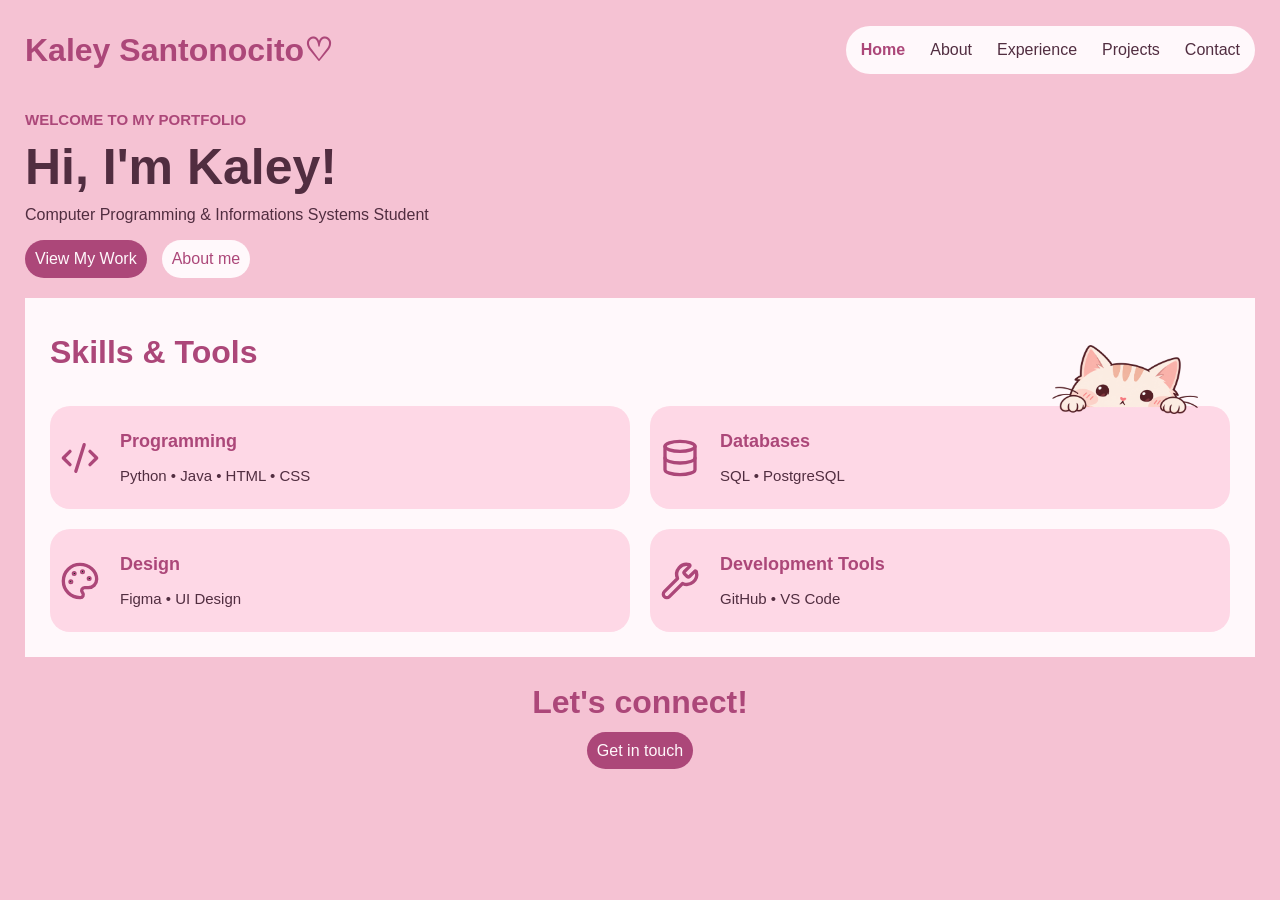
==== index.html @ 0baf2637 "added image" ====
<!DOCTYPE html>
<html lang="en">
<head>
    <meta charset="UTF-8">
    <meta name="viewport" content="width=device-width, initial-scale=1.0">
    <title>Homepage</title>
    <link rel="stylesheet" href="css/style.css">
</head>
<body>
    
<header>
    <h1>Kaley Santonocito♡</h1>

    <nav>
        <li><a href="index.html" class ="active">Home</a></li>
        <li><a href="about.html">About</a></li>
        <li><a href="experience.html">Experience</a></li>
        <li><a href="projects.html">Projects</a></li>
        <li><a href="contact.html">Contact</a></li>
    </nav>
</header>


<main>
    <div class = "intro">
        <h4>WELCOME TO MY PORTFOLIO</h4>
        <h1>Hi, I'm Kaley!</h1>

        <p>Computer Programming & Informations Systems Student</p>

        <div class = "intro-buttons">
            <a href="projects.html" class="project-button">View My Work</a>
            <a href="about.html" class="about-button">About me</a>
        </div>
    </div>

    <div class="skills-tools">

        <h1>Skills & Tools</h1>

        <div class="skills-container">

        <img src="images/peekingcat.png" class="skills-cat" alt="Peeking cat">

            <div class="skill-cards">
                <img src="images/code-xml.svg" alt="">
                <div class="skill-text">
                    <h2>Programming</h2>
                    <p>Python • Java • HTML • CSS</p>
                </div>
            </div>
            <div class="skill-cards">
                <img src="images/database.svg" alt="">
                <div class="skill-text">
                    <h2>Databases</h2>
                    <p>SQL • PostgreSQL</p>
                </div>
            </div>
            <div class="skill-cards">
                <img src="images/palette.svg" alt="">
                <div class="skill-text">
                    <h2>Design</h2>
                    <p> Figma • UI Design</p>
                </div>
            </div>
            <div class="skill-cards">
                <img src="images/wrench.svg" alt="">
                <div class="skill-text">
                    <h2>Development Tools</h2>
                    <p>GitHub • VS Code</p>
                </div>
            </div>
        </div>
    </div>

</main>

<footer>
    <h1>Let's connect!</h1>
    <a href="contact.html" class="contact-button">Get in touch</a>
</footer>
    
</body>
</html>
---- css/style.css ----
/*
    COLOR PALETTE

    Main Pink:    #F7B8D1  - Main website background
    Light Pink:   #FFF1F6  - Section backgrounds
    Card Pink:    #F8D5E3  - Skills and project cards
    Accent Pink:  #AC4779  - Buttons, links, and accents
    Dark Plum:    #512D40  - Headings and body text
    Soft White:   #FFF8FB  - Navigation bar and light cards
*/

body {
    margin: 0;
    background-color: #F5C2D3;
    color: #AC4779;
    font-family: 'Popping', sans-serif;
    padding: 10px 25px;
    margin: auto;
}

/* Header */

header {
    display: flex;
    justify-content: space-between;
    align-items: center;
}

nav {
    background-color: #FFF8FB;
    display: flex;
    padding: 15px;
    border-radius: 50px;
    gap: 25px;
    list-style: none;
}

nav a {
    text-decoration: none;
    color: #512D40;
}

nav a.active {
    color: #AC4779;
    font-weight: bold;
}


/* Main */

/* intro section */

.intro {
    background-color: #F5C2D3;
    margin-bottom: 20px;
}

.intro h4 {
    color: #AC4779;
    margin-top: 20px;
    margin-bottom: 10px;
    font-size: 15px;
}

.intro h1 {
    color: #512D40;
    font-size: 50px;
    margin-top: 0px;
    margin-bottom: 10px;
}

.intro p {
    color: #512D40;
    margin-top: 0px;
}

.intro-buttons {
    display: flex;
    gap: 15px;
}

.project-button {
    text-decoration: none;
    padding: 10px;
    border-radius: 50px;
    background-color: #AC4779;
    color:#FFF8FB;
}

.about-button {
    text-decoration: none;
    padding: 10px;
    border-radius: 50px;
    background-color: #FFF8FB;
    color:#AC4779;
}

/* Skills and tools */

.skills-tools {
    background-color: #FFF8FB;
    padding: 5px;
}

.skills-tools h1 {
    padding: 10px 20px;
    margin-bottom: 5px;
}

.skills-container {
    display: flex;
    flex-wrap: wrap;
    gap: 20px;
    padding: 20px;
    position: relative;
}

.skills-cat {
    position: absolute;
    width: 150px;

    top: -41px;
    right:50px;
}

.skill-cards {
    display: flex;
    gap: 20px;
    border-radius: 20px;
    padding: 10px;
    align-items: center;
    background-color: #fed8e6;
    box-sizing: border-box;
    flex: 1 1 calc(50% - 10px);
}

.skill-text h2 {
    font-size: 18px;
}

.skill-text p {
    font-size: 15px;
    color:#512D40;
}

.skill-cards img {
    width: 40px;
    height: 40px;
}

/* Footer */

footer {
    text-align: center;
    padding: 5px;
}

.contact-button {
    text-decoration: none;
    padding: 10px;
    border-radius: 50px;
    background-color: #AC4779;
    color:#FFF8FB;
}

/*Contact page*/

.contact-main {
    text-align: center;
}

.contact-intro {
    margin-bottom: 40px;

}

.contact-intro h4 {
    color:#AC4779;
    font-size: 14px;
    margin-bottom: 0px;
}

.contact-intro h1{
    color:#512D40;
    margin: 0px;
    font-size: 40px;
}
.contact-container {
    background-color: #FFF8FA;
    border-radius: 30px;
    padding: 15px;

    max-width: 750px;
    margin: 0 auto;

    position: relative;
}

.contact-cat {
    position: absolute;
    width: 150px;

    top: -60px;
    right: 40px;
}

.contact-card {
    display: flex;
    align-items: center;
    gap: 20px;
    background-color: #F5C2D3;
    border-radius: 20px;
    padding: 18px 25px;
    margin: 15px;
    text-align: left;
}

.contact-card img {
    width:40px;
    height: 40px;
}

.contact-text h2{
    font-size: 18px;
    color: #512D40;
    margin: 0;
}

.contact-text h3 {
    font-size: 15px;
    color: #AC4779;
    margin: 5px 0px;
    font-weight: normal;
}

.contact-text a {
    color: #AC4779;
    text-decoration: none;
    font-size: 15px;
}

.contact-text a:hover {
    text-decoration: underline;
}
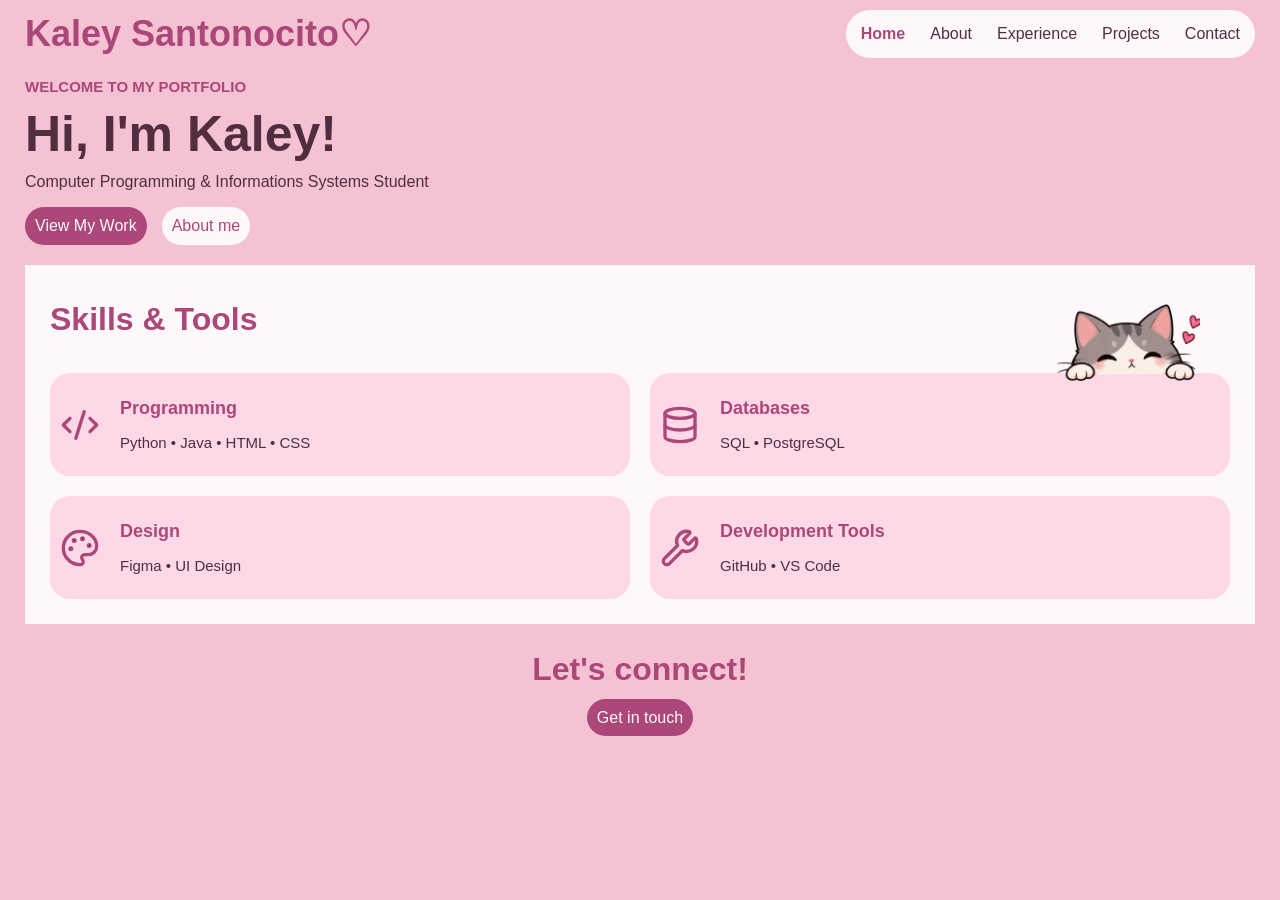
==== commit effc4d29: "added cats" ====
--- a/index.html
+++ b/index.html
@@ -40,7 +40,7 @@
 
         <div class="skills-container">
 
-        <img src="images/peekingcat.png" class="skills-cat" alt="Peeking cat">
+        <img src="images/gray_cat.png" class="skills-cat" alt="Peeking cat">
 
             <div class="skill-cards">
                 <img src="images/code-xml.svg" alt="">
--- a/css/style.css
+++ b/css/style.css
@@ -9,11 +9,15 @@
     Soft White:   #FFF8FB  - Navigation bar and light cards
 */
 
+:root {
+    --bs-body-font-family: 'Poppins', sans-serif;
+}
+
 body {
     margin: 0;
     background-color: #F5C2D3;
     color: #AC4779;
-    font-family: 'Popping', sans-serif;
+    font-family: 'Poppins', sans-serif;
     padding: 10px 25px;
     margin: auto;
 }
@@ -45,6 +49,30 @@
     font-weight: bold;
 }
 
+header h1 {
+    font-family: 'Poppins', sans-serif;
+    color: #AC4779;
+    font-size: 36px;
+    margin: 0;
+}
+
+header nav {
+    background-color: #FFF8FB;
+    display: flex;
+    padding: 15px;
+    border-radius: 50px;
+    gap: 25px;
+}
+
+header nav a {
+    color: #512D40;
+    text-decoration: none;
+}
+
+header nav a.active {
+    color: #AC4779;
+    font-weight: bold;
+}
 
 /* Main */
 
@@ -95,6 +123,7 @@
     color:#AC4779;
 }
 
+
 /* Skills and tools */
 
 .skills-tools {
@@ -119,7 +148,7 @@
     position: absolute;
     width: 150px;
 
-    top: -41px;
+    top: -52px;
     right:50px;
 }
 
@@ -200,7 +229,7 @@
     position: absolute;
     width: 150px;
 
-    top: -60px;
+    top: -81px;
     right: 40px;
 }
 
@@ -243,4 +272,400 @@
     text-decoration: underline;
 }
 
-
+/*Education Section*/
+
+.experience-intro {
+    text-align: center;
+    color: #512D40;
+}
+
+.education-container {
+    background-color:#FFF8FA;
+    border-radius: 30px;
+    padding: 25px;
+    max-width: 950px;
+    margin: 0 auto;
+    position: relative;
+}
+
+.experience-cat {
+    position: absolute;
+    width: 150px;
+
+    top: -82px;
+    right: 40px;
+    transform: rotate(3deg);
+}
+
+.education-title {
+    color: #AC4779;
+    margin: 0 0 20px;
+    text-align: left;
+}
+
+.education-content {
+    display: flex;
+    gap: 25px;
+    align-items: stretch;
+}
+.school-logo {
+    flex: 0 0 180px;
+    display: flex;
+    align-items: stretch;
+}
+
+.school-logo img {
+    width: 100%;
+    height: 100%;
+    object-fit: contain;
+}
+
+.farmingdale {
+    flex: 2;
+}
+
+.farmingdale h2 {
+    color: #AC4779;
+    font-size: 18px;
+}
+
+.farmingdale p {
+    color: #512D40;
+    font-size: 15px;
+}
+
+.degree-major {
+    font-weight: 600;
+}
+
+.graduation-date {
+    color: #AC4779 !important;
+    font-size: 14px;
+}
+
+.education-honors {
+    border-top: 1px solid #E8A9C3;
+    margin-top: 10px;
+    padding-top: 10px;
+}
+
+.education-honors h3 {
+    color: #AC4779;
+    font-size: 16px;
+    margin: 0 0 10px;
+}
+
+.coursework {
+    background-color: #F5C2D3;
+    border-radius: 20px;
+    padding: 15 px 20px;
+    flex: 1.5;
+}
+
+.coursework h2 {
+    color: #AC4779;
+    font-size: 20px;
+    text-align: center;
+}
+
+.coursework ul {
+    color: #512D40;
+    font-size: 15px;
+    margin-bottom: 0;
+}
+
+.coursework li {
+    margin-bottom: 5px;
+}
+
+/* Work Experience Section */
+
+.work-container {
+    background-color: #FFF8FA;
+    border-radius: 30px;
+    padding: 25px;
+    max-width: 950px;
+    margin: 25px auto;
+}
+
+.work-title {
+    color: #AC4779;
+    font-size: 26px;
+    margin: 0 0 20px;
+}
+
+.work-card {
+    background-color: #F8D5E3;
+    border-radius: 20px;
+    padding: 20px;
+}
+
+.work-header {
+    display: flex;
+    align-items: center;
+    gap: 20px;
+    margin-bottom: 15px;
+}
+
+.work-logo {
+    background-color: #FFF8FA;
+    border-radius: 15px;
+    width: 75px;
+    height: 75px;
+    padding: 10px;
+
+    display: flex;
+    align-items: center;
+    justify-content: center;
+    flex-shrink: 0;
+}
+
+.work-logo img {
+    width: 100%;
+    height: 100%;
+    object-fit: contain;
+}
+
+.work-heading h2 {
+    color: #512D40;
+    font-size: 22px;
+    margin: 0 0 5px;
+}
+
+.work-heading h3 {
+    color: #AC4779;
+    font-size: 17px;
+    margin: 0 0 5px;
+}
+
+.work-heading p {
+    color: #512D40;
+    font-size: 14px;
+    margin: 0;
+}
+
+.work-description {
+    border-top: 1px solid #E8A9C3;
+    padding-top: 20px;
+}
+
+.work-description p {
+    color: #512D40;
+    font-size: 15px;
+    line-height: 1.6;
+}
+
+.work-description h3 {
+    color: #AC4779;
+    font-size: 18px;
+    margin-top: 20px;
+}
+
+.work-description ul {
+    color: #512D40;
+    font-size: 14px;
+    line-height: 1.8;
+    padding-left: 20px;
+}
+
+.work-skills {
+    display: flex;
+    flex-wrap: wrap;
+    justify-content: center;
+    gap: 10px;
+    margin-top: 20px;
+}
+
+.work-skills span {
+    background-color: #F8D5E3;
+    color: #AC4779;
+    border-radius: 20px;
+    padding: 8px 14px;
+    font-size: 12px;
+    font-weight: 600;
+}
+
+/* Projects Page */
+
+.projects {
+    margin: 20px auto;
+    max-width: 1100px;
+    position: relative;
+}
+.projects-cat {
+    position: absolute;
+    width: 150px;
+
+    top: -8px;
+    right: 40px;
+}
+
+.projects h1 {
+    color: #AC4779;
+    font-size: 32px;
+    font-weight: 700;
+    text-align: center;
+    margin-bottom: 25px;
+}
+
+#project-accordion {
+    --bs-accordion-bg: #FFF8FA;
+    --bs-accordion-btn-bg: #FFF8FA;
+    --bs-accordion-active-bg: #FFF8FA;
+    --bs-accordion-btn-color: #512D40;
+    --bs-accordion-active-color: #512D40;
+    --bs-accordion-border-color: #E8A9C3;
+    --bs-accordion-btn-focus-box-shadow: none;
+
+    border: 1px solid #E8A9C3;
+    border-radius: 20px;
+    overflow: hidden;
+}
+
+#project-accordion .accordion-item {
+    background-color: #FFF8FA;
+    border: none;
+    border-bottom: 1px solid #E8A9C3;
+    border-radius: 0;
+    margin: 0;
+}
+
+#project-accordion .accordion-item:last-child {
+    border-bottom: none;
+}
+
+#project-accordion .accordion-button,
+#project-accordion .accordion-button:not(.collapsed) {
+    position: relative;
+    display: flex;
+    justify-content: center;
+
+    background-color: #FFF8FA;
+    color: #512D40;
+    padding: 20px 25px;
+
+    font-family: 'Poppins', sans-serif;
+    box-shadow: none;
+}
+
+#project-accordion .accordion-button::after {
+    position: absolute;
+    right: 20px;
+}
+
+
+
+#project-accordion .project-heading {
+    text-align: center;
+}
+
+#project-accordion .project-heading h2 {
+    color: #512D40;
+    font-size: 20px;
+    font-weight: 600;
+    margin: 0 0 5px;
+}
+
+#project-accordion .project-heading p {
+    color: #AC4779;
+    font-size: 14px;
+    font-weight: 400;
+    margin: 0;
+}
+
+#project-accordion .accordion-body {
+    display: flex;
+    gap: 30px;
+    align-items: flex-start;
+
+    background-color: #FFF8FA;
+    padding: 25px;
+    text-align: left;
+}
+
+#project-accordion .accordion-left {
+    flex: 1;
+    min-width: 0;
+}
+
+#project-accordion .accordion-left img {
+    display: block;
+    width: 100%;
+    height: auto;
+
+    border: 1px solid #E8A9C3;
+    border-radius: 12px;
+}
+
+#project-accordion .accordion-right {
+    flex: 1.5;
+    min-width: 0;
+    text-align: left;
+}
+
+#project-accordion .accordion-right p {
+    color: #512D40;
+    font-size: 15px;
+    line-height: 1.6;
+    margin-bottom: 12px;
+}
+
+#project-accordion .accordion-right > p:first-child {
+    margin-top: 0;
+}
+
+#project-accordion .accordion-right h3 {
+    color: #AC4779;
+    font-size: 18px;
+    font-weight: 600;
+    margin: 15px 0 8px;
+}
+
+#project-accordion .accordion-right hr {
+    border: none;
+    border-top: 1px solid #E8A9C3;
+    opacity: 1;
+    margin: 18px 0;
+}
+
+#project-accordion .accordion-right ul {
+    color: #512D40;
+    font-size: 15px;
+    line-height: 1.8;
+    padding-left: 20px;
+    margin: 10px 0;
+}
+
+
+#project-accordion .accordion-right a {
+    display: inline-block;
+    background-color: #AC4779;
+    color: #FFF8FB;
+
+    text-decoration: none;
+    font-size: 14px;
+    font-weight: 600;
+
+    padding: 10px 18px;
+    border-radius: 50px;
+}
+
+#project-accordion .accordion-right a:hover {
+    background-color: #512D40;
+}
+
+
+@media (max-width: 768px) {
+    #project-accordion .accordion-body {
+        flex-direction: column;
+    }
+
+    #project-accordion .accordion-left,
+    #project-accordion .accordion-right {
+        width: 100%;
+    }
+
+    #project-accordion .project-heading h2 {
+        font-size: 17px;
+    }
+}
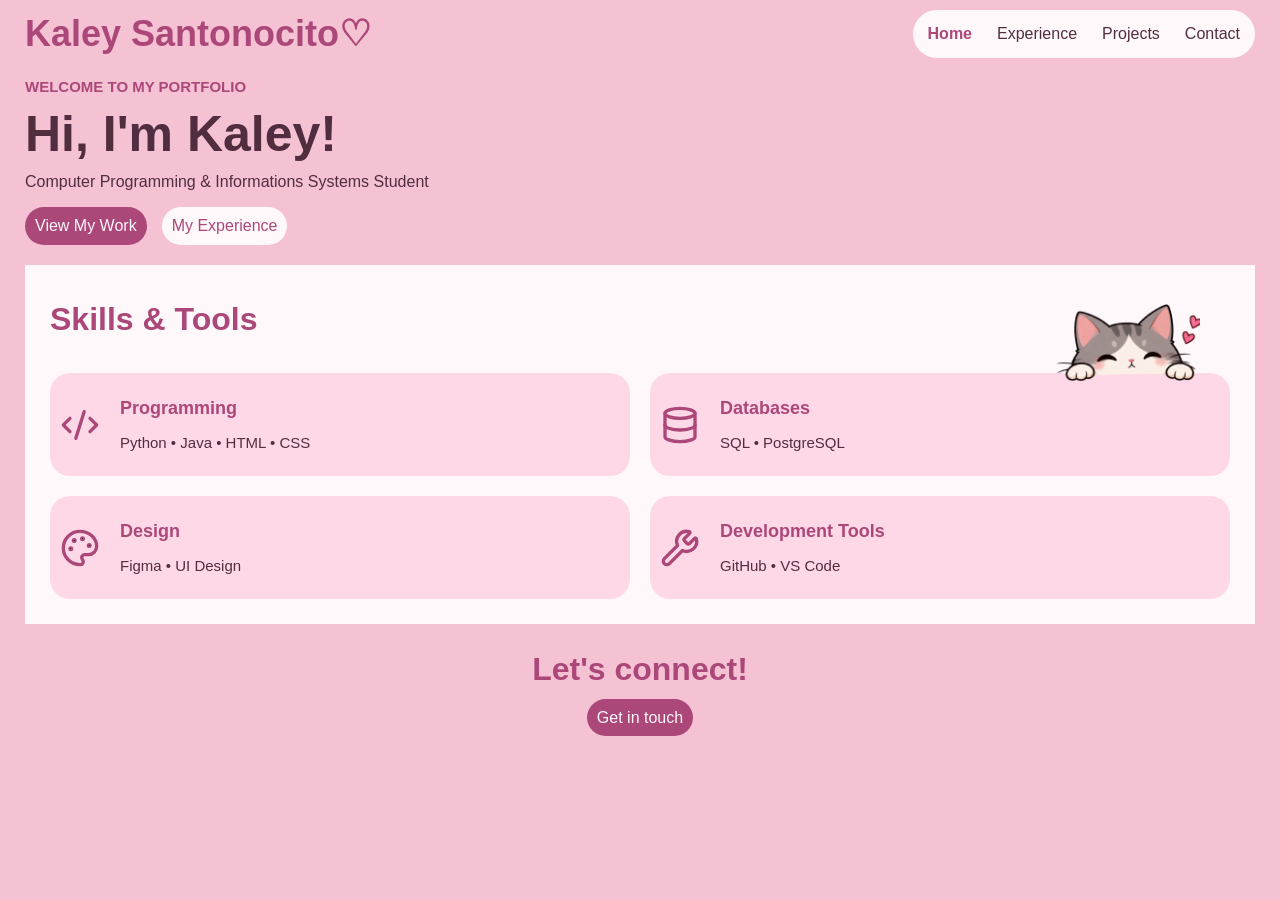
==== commit e51bdfc6: "removed about page" ====
--- a/index.html
+++ b/index.html
@@ -13,7 +13,6 @@
 
     <nav>
         <li><a href="index.html" class ="active">Home</a></li>
-        <li><a href="about.html">About</a></li>
         <li><a href="experience.html">Experience</a></li>
         <li><a href="projects.html">Projects</a></li>
         <li><a href="contact.html">Contact</a></li>
@@ -30,7 +29,7 @@
 
         <div class = "intro-buttons">
             <a href="projects.html" class="project-button">View My Work</a>
-            <a href="about.html" class="about-button">About me</a>
+            <a href="experience.html" class="experience-button">My Experience</a>
         </div>
     </div>
 
--- a/css/style.css
+++ b/css/style.css
@@ -115,7 +115,7 @@
     color:#FFF8FB;
 }
 
-.about-button {
+.experience-button {
     text-decoration: none;
     padding: 10px;
     border-radius: 50px;
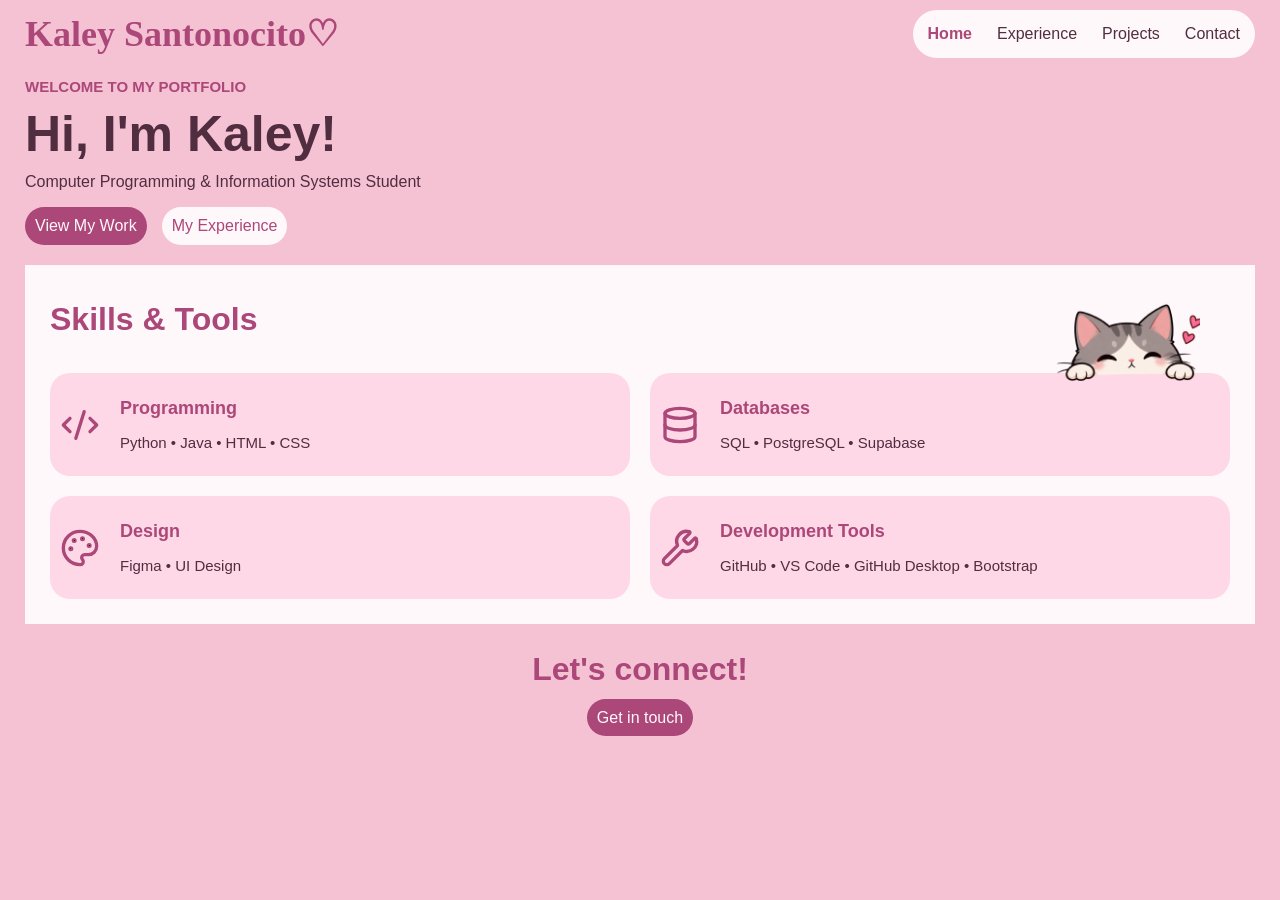
==== commit 8b63f40c: "make small design changes and fixed spelling errors" ====
--- a/index.html
+++ b/index.html
@@ -5,6 +5,7 @@
     <meta name="viewport" content="width=device-width, initial-scale=1.0">
     <title>Homepage</title>
     <link rel="stylesheet" href="css/style.css">
+    <link href="https://fonts.googleapis.com/css2?family=Cookie&display=swap" rel="stylesheet">
 </head>
 <body>
     
@@ -25,7 +26,7 @@
         <h4>WELCOME TO MY PORTFOLIO</h4>
         <h1>Hi, I'm Kaley!</h1>
 
-        <p>Computer Programming & Informations Systems Student</p>
+        <p>Computer Programming & Information Systems Student</p>
 
         <div class = "intro-buttons">
             <a href="projects.html" class="project-button">View My Work</a>
@@ -52,7 +53,7 @@
                 <img src="images/database.svg" alt="">
                 <div class="skill-text">
                     <h2>Databases</h2>
-                    <p>SQL • PostgreSQL</p>
+                    <p>SQL • PostgreSQL • Supabase</p>
                 </div>
             </div>
             <div class="skill-cards">
@@ -66,7 +67,7 @@
                 <img src="images/wrench.svg" alt="">
                 <div class="skill-text">
                     <h2>Development Tools</h2>
-                    <p>GitHub • VS Code</p>
+                    <p>GitHub • VS Code • GitHub Desktop • Bootstrap</p>
                 </div>
             </div>
         </div>
--- a/css/style.css
+++ b/css/style.css
@@ -50,7 +50,7 @@
 }
 
 header h1 {
-    font-family: 'Poppins', sans-serif;
+    font-family: 'Cookie', cursive;
     color: #AC4779;
     font-size: 36px;
     margin: 0;
@@ -272,6 +272,15 @@
     text-decoration: underline;
 }
 
+#copy-email {
+    background-color: #AC4779;
+    color: #FFF8FB;
+    border: none;
+    padding: 10px 20px;
+    border-radius: 50px;
+    cursor: pointer;
+}
+
 /*Education Section*/
 
 .experience-intro {
@@ -461,12 +470,13 @@
     margin-top: 20px;
 }
 
-.work-description ul {
+.work-card ul {
     color: #512D40;
     font-size: 14px;
     line-height: 1.8;
     padding-left: 20px;
 }
+
 
 .work-skills {
     display: flex;
@@ -503,7 +513,7 @@
 .projects h1 {
     color: #AC4779;
     font-size: 32px;
-    font-weight: 700;
+    font-weight: bold;
     text-align: center;
     margin-bottom: 25px;
 }
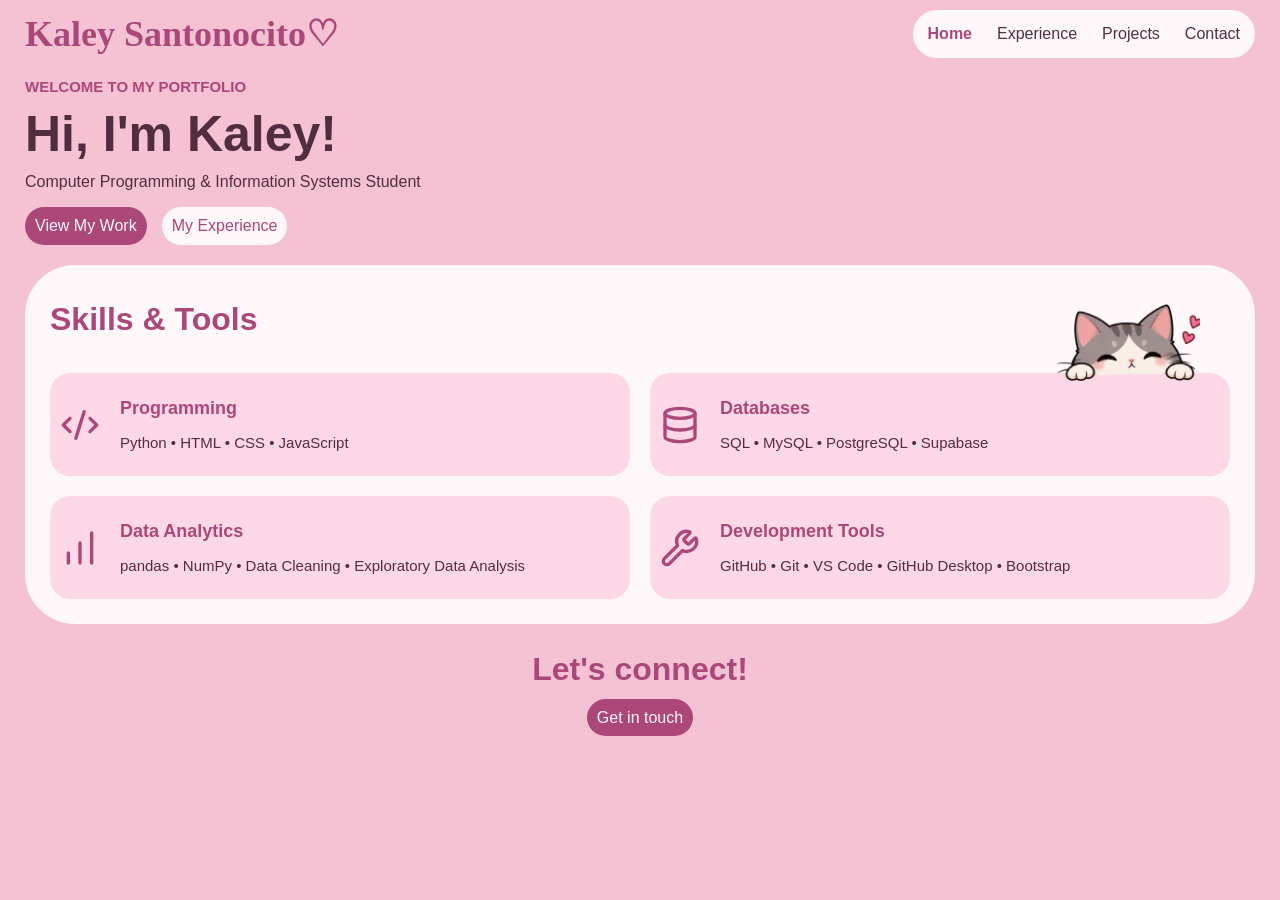
==== commit c28ecb22: "changed design section to data analytics" ====
--- a/index.html
+++ b/index.html
@@ -7,9 +7,11 @@
     <link rel="stylesheet" href="css/style.css">
     <link href="https://fonts.googleapis.com/css2?family=Cookie&display=swap" rel="stylesheet">
 </head>
+
 <body>
     
 <header>
+
     <h1>Kaley Santonocito♡</h1>
 
     <nav>
@@ -18,10 +20,12 @@
         <li><a href="projects.html">Projects</a></li>
         <li><a href="contact.html">Contact</a></li>
     </nav>
+
 </header>
 
 
 <main>
+
     <div class = "intro">
         <h4>WELCOME TO MY PORTFOLIO</h4>
         <h1>Hi, I'm Kaley!</h1>
@@ -40,37 +44,41 @@
 
         <div class="skills-container">
 
-        <img src="images/gray_cat.png" class="skills-cat" alt="Peeking cat">
+            <img src="images/gray_cat.png" class="skills-cat" alt="Peeking cat">
 
             <div class="skill-cards">
-                <img src="images/code-xml.svg" alt="">
+                <img src="images/code-xml.svg" alt="code icon">
                 <div class="skill-text">
                     <h2>Programming</h2>
-                    <p>Python • Java • HTML • CSS</p>
+                    <p>Python • HTML • CSS • JavaScript</p>
                 </div>
             </div>
+
             <div class="skill-cards">
-                <img src="images/database.svg" alt="">
+                <img src="images/database.svg" alt="database icon">
                 <div class="skill-text">
                     <h2>Databases</h2>
-                    <p>SQL • PostgreSQL • Supabase</p>
+                    <p>SQL • MySQL • PostgreSQL • Supabase</p>
                 </div>
             </div>
+
             <div class="skill-cards">
-                <img src="images/palette.svg" alt="">
+                <img src="images/anayltics.svg" alt="analytic icon">
                 <div class="skill-text">
-                    <h2>Design</h2>
-                    <p> Figma • UI Design</p>
+                    <h2>Data Analytics</h2>
+                    <p> pandas • NumPy • Data Cleaning • Exploratory Data Analysis</p>
                 </div>
             </div>
+
             <div class="skill-cards">
-                <img src="images/wrench.svg" alt="">
+                <img src="images/wrench.svg" alt="wrench icon">
                 <div class="skill-text">
                     <h2>Development Tools</h2>
-                    <p>GitHub • VS Code • GitHub Desktop • Bootstrap</p>
+                    <p>GitHub • Git • VS Code • GitHub Desktop • Bootstrap</p>
                 </div>
             </div>
         </div>
+
     </div>
 
 </main>
--- a/css/style.css
+++ b/css/style.css
@@ -1,12 +1,12 @@
 /*
     COLOR PALETTE
 
-    Main Pink:    #F7B8D1  - Main website background
-    Light Pink:   #FFF1F6  - Section backgrounds
-    Card Pink:    #F8D5E3  - Skills and project cards
-    Accent Pink:  #AC4779  - Buttons, links, and accents
-    Dark Plum:    #512D40  - Headings and body text
-    Soft White:   #FFF8FB  - Navigation bar and light cards
+   Main Pink: #F5C2D3
+   Light Background: #FFF8FA
+   Card Pink: #F8D5E3
+   Accent Pink: #AC4779
+   Dark Plum: #512D40
+   Soft White: #FFF8FB
 */
 
 :root {
@@ -14,12 +14,11 @@
 }
 
 body {
-    margin: 0;
     background-color: #F5C2D3;
     color: #AC4779;
     font-family: 'Poppins', sans-serif;
     padding: 10px 25px;
-    margin: auto;
+    margin: 0;
 }
 
 /* Header */
@@ -30,7 +29,14 @@
     align-items: center;
 }
 
-nav {
+header h1 {
+    font-family: 'Cookie', cursive;
+    color: #AC4779;
+    font-size: 36px;
+    margin: 0;
+}
+
+header nav {
     background-color: #FFF8FB;
     display: flex;
     padding: 15px;
@@ -39,55 +45,27 @@
     list-style: none;
 }
 
-nav a {
+header nav a {
+    color: #512D40;
     text-decoration: none;
-    color: #512D40;
-}
-
-nav a.active {
+}
+
+header nav a.active {
     color: #AC4779;
     font-weight: bold;
 }
 
-header h1 {
-    font-family: 'Cookie', cursive;
-    color: #AC4779;
-    font-size: 36px;
-    margin: 0;
-}
-
-header nav {
-    background-color: #FFF8FB;
-    display: flex;
-    padding: 15px;
-    border-radius: 50px;
-    gap: 25px;
-}
-
-header nav a {
-    color: #512D40;
-    text-decoration: none;
-}
-
-header nav a.active {
-    color: #AC4779;
-    font-weight: bold;
-}
-
-/* Main */
-
-/* intro section */
+/* Home Page */
 
 .intro {
-    background-color: #F5C2D3;
     margin-bottom: 20px;
 }
 
 .intro h4 {
     color: #AC4779;
+    font-size: 15px;
     margin-top: 20px;
     margin-bottom: 10px;
-    font-size: 15px;
 }
 
 .intro h1 {
@@ -123,12 +101,10 @@
     color:#AC4779;
 }
 
-
-/* Skills and tools */
-
 .skills-tools {
     background-color: #FFF8FB;
     padding: 5px;
+    border-radius: 50px;
 }
 
 .skills-tools h1 {
@@ -147,7 +123,6 @@
 .skills-cat {
     position: absolute;
     width: 150px;
-
     top: -52px;
     right:50px;
 }
@@ -160,7 +135,7 @@
     align-items: center;
     background-color: #fed8e6;
     box-sizing: border-box;
-    flex: 1 1 calc(50% - 10px);
+    flex: 1 1 calc(50% - 10px); /* Cards resize with screen */
 }
 
 .skill-text h2 {
@@ -176,8 +151,6 @@
     width: 40px;
     height: 40px;
 }
-
-/* Footer */
 
 footer {
     text-align: center;
@@ -192,7 +165,7 @@
     color:#FFF8FB;
 }
 
-/*Contact page*/
+/* Contact Page */
 
 .contact-main {
     text-align: center;
@@ -214,21 +187,19 @@
     margin: 0px;
     font-size: 40px;
 }
+
 .contact-container {
     background-color: #FFF8FA;
     border-radius: 30px;
     padding: 15px;
-
-    max-width: 750px;
-    margin: 0 auto;
-
+    max-width: 900px;
+    margin: auto;
     position: relative;
 }
 
 .contact-cat {
     position: absolute;
     width: 150px;
-
     top: -81px;
     right: 40px;
 }
@@ -281,7 +252,9 @@
     cursor: pointer;
 }
 
-/*Education Section*/
+/* Experience Page */
+
+/* Education Section */
 
 .experience-intro {
     text-align: center;
@@ -300,7 +273,6 @@
 .experience-cat {
     position: absolute;
     width: 150px;
-
     top: -82px;
     right: 40px;
     transform: rotate(3deg);
@@ -317,8 +289,9 @@
     gap: 25px;
     align-items: stretch;
 }
+
 .school-logo {
-    flex: 0 0 180px;
+    flex: 0 180px; /* Fixed width for school logo */
     display: flex;
     align-items: stretch;
 }
@@ -330,7 +303,7 @@
 }
 
 .farmingdale {
-    flex: 2;
+    flex: 2; /* Flex grow and fill available space */
 }
 
 .farmingdale h2 {
@@ -344,11 +317,11 @@
 }
 
 .degree-major {
-    font-weight: 600;
+    font-weight: bold;
 }
 
 .graduation-date {
-    color: #AC4779 !important;
+    color: #AC4779 !important; /* Override default color */
     font-size: 14px;
 }
 
@@ -361,14 +334,14 @@
 .education-honors h3 {
     color: #AC4779;
     font-size: 16px;
-    margin: 0 0 10px;
+    margin: 5; 
 }
 
 .coursework {
     background-color: #F5C2D3;
     border-radius: 20px;
-    padding: 15 px 20px;
-    flex: 1.5;
+    padding: 10px 20px;
+    flex: 1.5; 
 }
 
 .coursework h2 {
@@ -477,7 +450,6 @@
     padding-left: 20px;
 }
 
-
 .work-skills {
     display: flex;
     flex-wrap: wrap;
@@ -492,16 +464,20 @@
     border-radius: 20px;
     padding: 8px 14px;
     font-size: 12px;
-    font-weight: 600;
+    font-weight: bold;
 }
 
 /* Projects Page */
 
 .projects {
     margin: 20px auto;
-    max-width: 1100px;
     position: relative;
 }
+
+.projects-body {
+    background-color: #F5C2D3;
+}
+
 .projects-cat {
     position: absolute;
     width: 150px;
@@ -535,25 +511,18 @@
 #project-accordion .accordion-item {
     background-color: #FFF8FA;
     border: none;
-    border-bottom: 1px solid #E8A9C3;
+    border-top: 1px solid #E8A9C3;
     border-radius: 0;
     margin: 0;
 }
 
-#project-accordion .accordion-item:last-child {
-    border-bottom: none;
-}
-
-#project-accordion .accordion-button,
-#project-accordion .accordion-button:not(.collapsed) {
+#project-accordion .accordion-button {
     position: relative;
     display: flex;
     justify-content: center;
-
     background-color: #FFF8FA;
     color: #512D40;
     padding: 20px 25px;
-
     font-family: 'Poppins', sans-serif;
     box-shadow: none;
 }
@@ -563,8 +532,6 @@
     right: 20px;
 }
 
-
-
 #project-accordion .project-heading {
     text-align: center;
 }
@@ -572,14 +539,13 @@
 #project-accordion .project-heading h2 {
     color: #512D40;
     font-size: 20px;
-    font-weight: 600;
+    font-weight: bold;
     margin: 0 0 5px;
 }
 
 #project-accordion .project-heading p {
     color: #AC4779;
     font-size: 14px;
-    font-weight: 400;
     margin: 0;
 }
 
@@ -587,10 +553,8 @@
     display: flex;
     gap: 30px;
     align-items: flex-start;
-
     background-color: #FFF8FA;
     padding: 25px;
-    text-align: left;
 }
 
 #project-accordion .accordion-left {
@@ -602,7 +566,6 @@
     display: block;
     width: 100%;
     height: auto;
-
     border: 1px solid #E8A9C3;
     border-radius: 12px;
 }
@@ -620,14 +583,10 @@
     margin-bottom: 12px;
 }
 
-#project-accordion .accordion-right > p:first-child {
-    margin-top: 0;
-}
-
 #project-accordion .accordion-right h3 {
     color: #AC4779;
     font-size: 18px;
-    font-weight: 600;
+    font-weight: bold;
     margin: 15px 0 8px;
 }
 
@@ -654,7 +613,7 @@
 
     text-decoration: none;
     font-size: 14px;
-    font-weight: 600;
+    font-weight: bold;
 
     padding: 10px 18px;
     border-radius: 50px;
@@ -663,19 +622,3 @@
 #project-accordion .accordion-right a:hover {
     background-color: #512D40;
 }
-
-
-@media (max-width: 768px) {
-    #project-accordion .accordion-body {
-        flex-direction: column;
-    }
-
-    #project-accordion .accordion-left,
-    #project-accordion .accordion-right {
-        width: 100%;
-    }
-
-    #project-accordion .project-heading h2 {
-        font-size: 17px;
-    }
-}
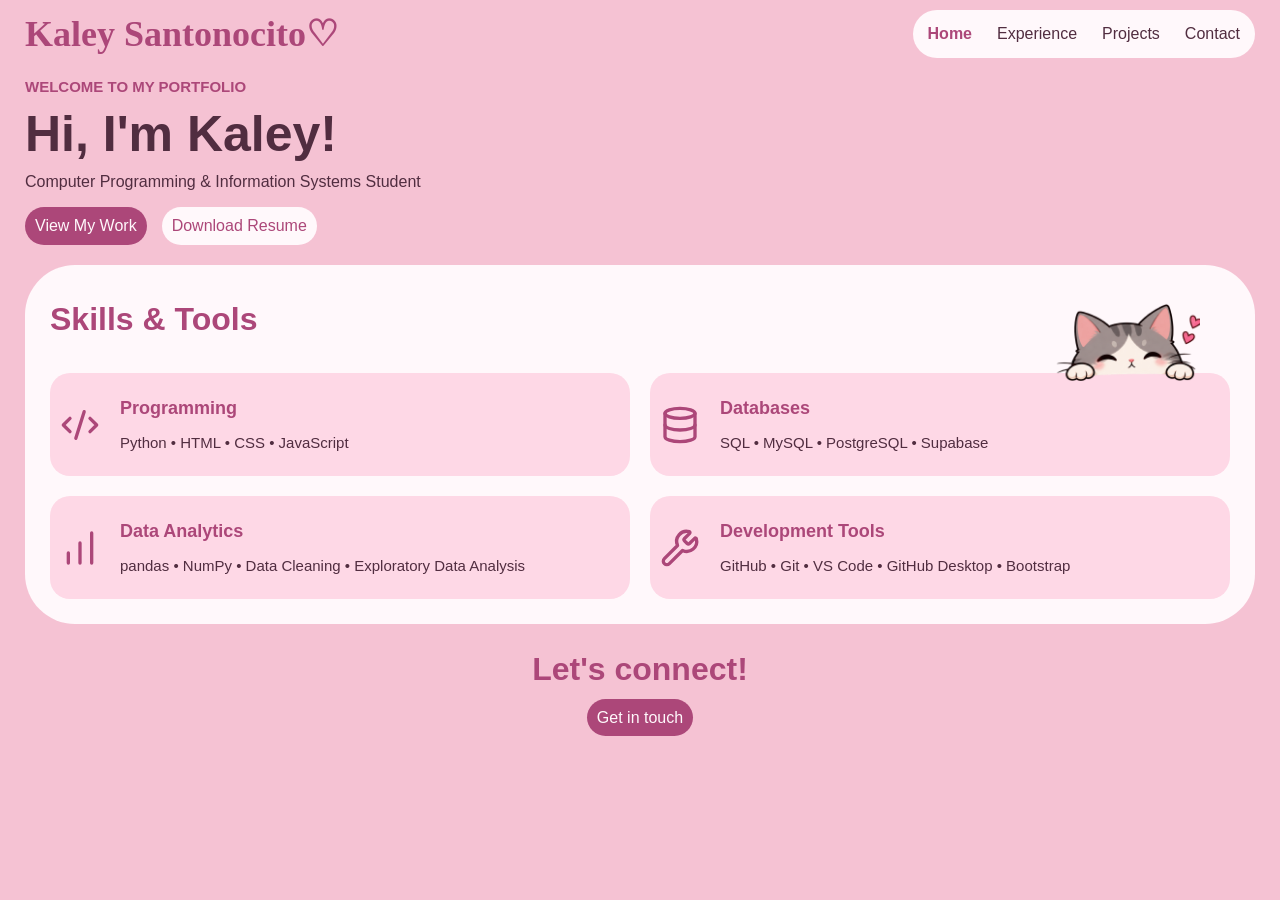
==== commit be4c5a19: "added resume download" ====
--- a/index.html
+++ b/index.html
@@ -34,7 +34,7 @@
 
         <div class = "intro-buttons">
             <a href="projects.html" class="project-button">View My Work</a>
-            <a href="experience.html" class="experience-button">My Experience</a>
+            <a href="files/Kaley_Santonocito_Resume.pdf" download class="download_resume_button" target="blank">Download Resume</a>
         </div>
     </div>
 
--- a/css/style.css
+++ b/css/style.css
@@ -93,7 +93,7 @@
     color:#FFF8FB;
 }
 
-.experience-button {
+.download_resume_button {
     text-decoration: none;
     padding: 10px;
     border-radius: 50px;
